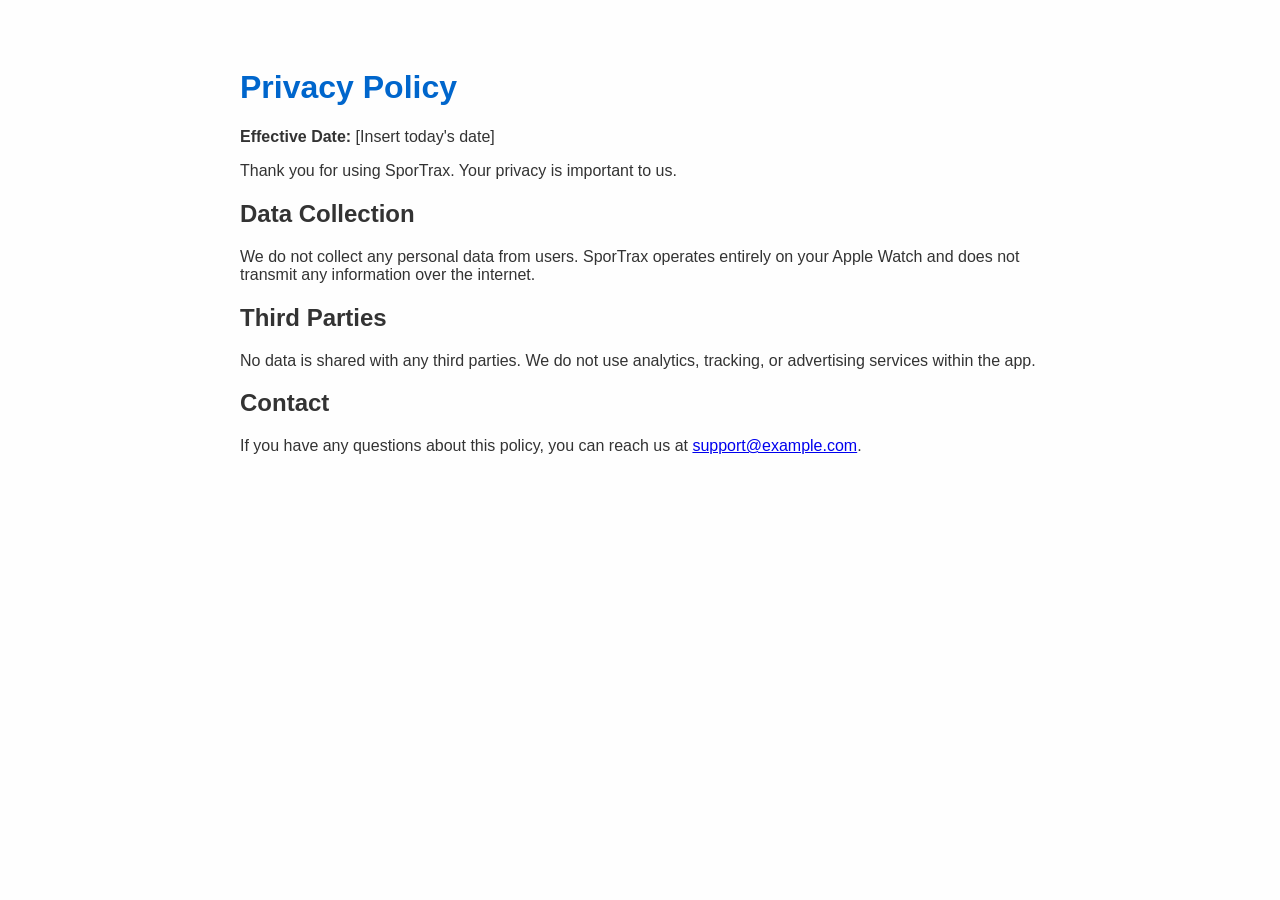
==== privacy-policy.html @ a213684b "Create privacy-policy.html" ====
<!DOCTYPE html>
<html lang="en">
<head>
  <meta charset="UTF-8" />
  <meta name="viewport" content="width=device-width, initial-scale=1.0"/>
  <title>Privacy Policy – SporTrax</title>
  <style>
    body {
      font-family: Arial, sans-serif;
      max-width: 800px;
      margin: 2rem auto;
      padding: 1rem;
      background-color: #fefefe;
      color: #333;
    }
    h1 {
      color: #0066cc;
    }
  </style>
</head>
<body>

  <h1>Privacy Policy</h1>
  <p><strong>Effective Date:</strong> [Insert today's date]</p>

  <p>Thank you for using SporTrax. Your privacy is important to us.</p>

  <h2>Data Collection</h2>
  <p>We do not collect any personal data from users. SporTrax operates entirely on your Apple Watch and does not transmit any information over the internet.</p>

  <h2>Third Parties</h2>
  <p>No data is shared with any third parties. We do not use analytics, tracking, or advertising services within the app.</p>

  <h2>Contact</h2>
  <p>If you have any questions about this policy, you can reach us at <a href="mailto:support@example.com">support@example.com</a>.</p>

</body>
</html>
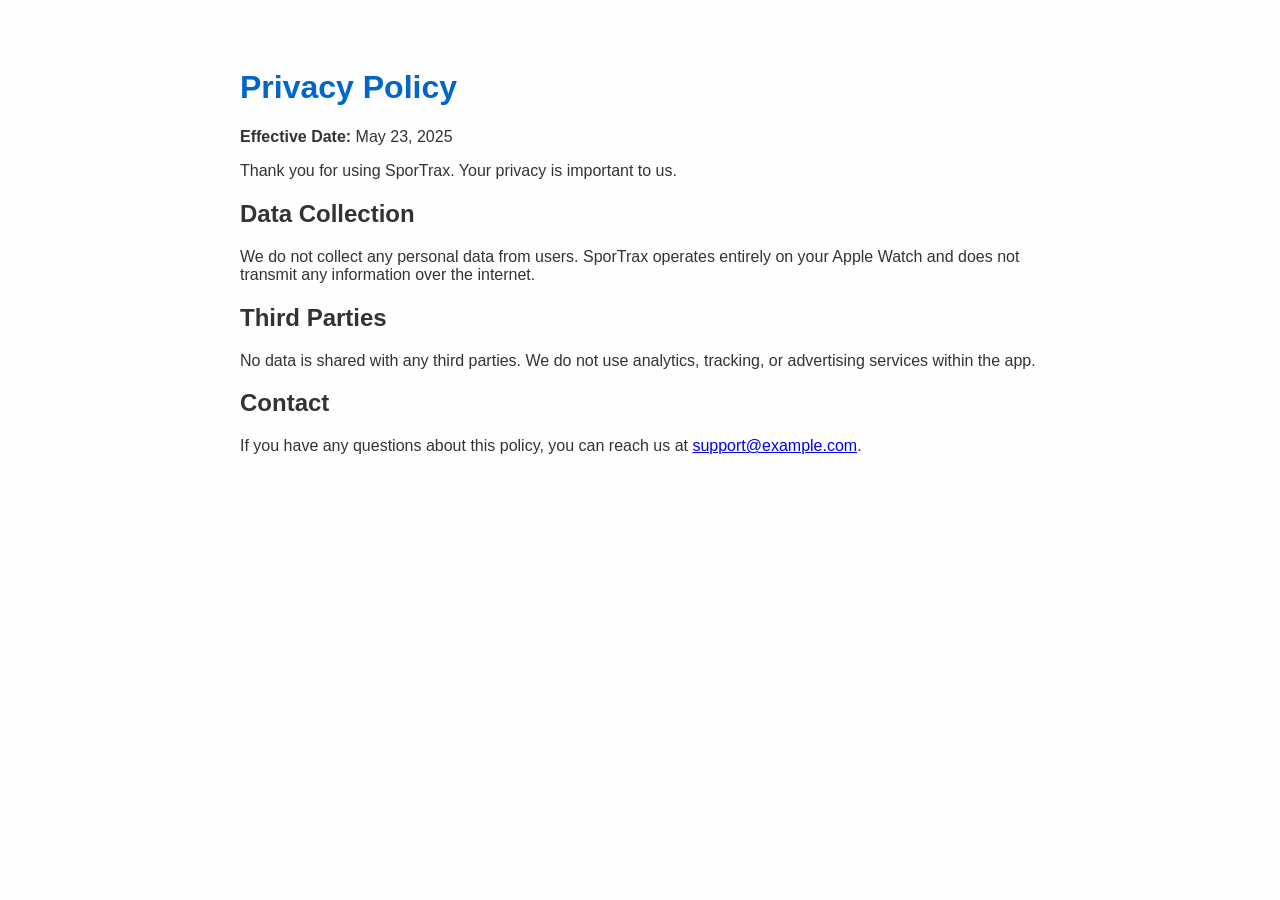
==== commit ca8887f7: "Update privacy-policy.html" ====
--- a/privacy-policy.html
+++ b/privacy-policy.html
@@ -21,7 +21,7 @@
 <body>
 
   <h1>Privacy Policy</h1>
-  <p><strong>Effective Date:</strong> [Insert today's date]</p>
+  <p><strong>Effective Date:</strong> May 23, 2025 </p>
 
   <p>Thank you for using SporTrax. Your privacy is important to us.</p>
 
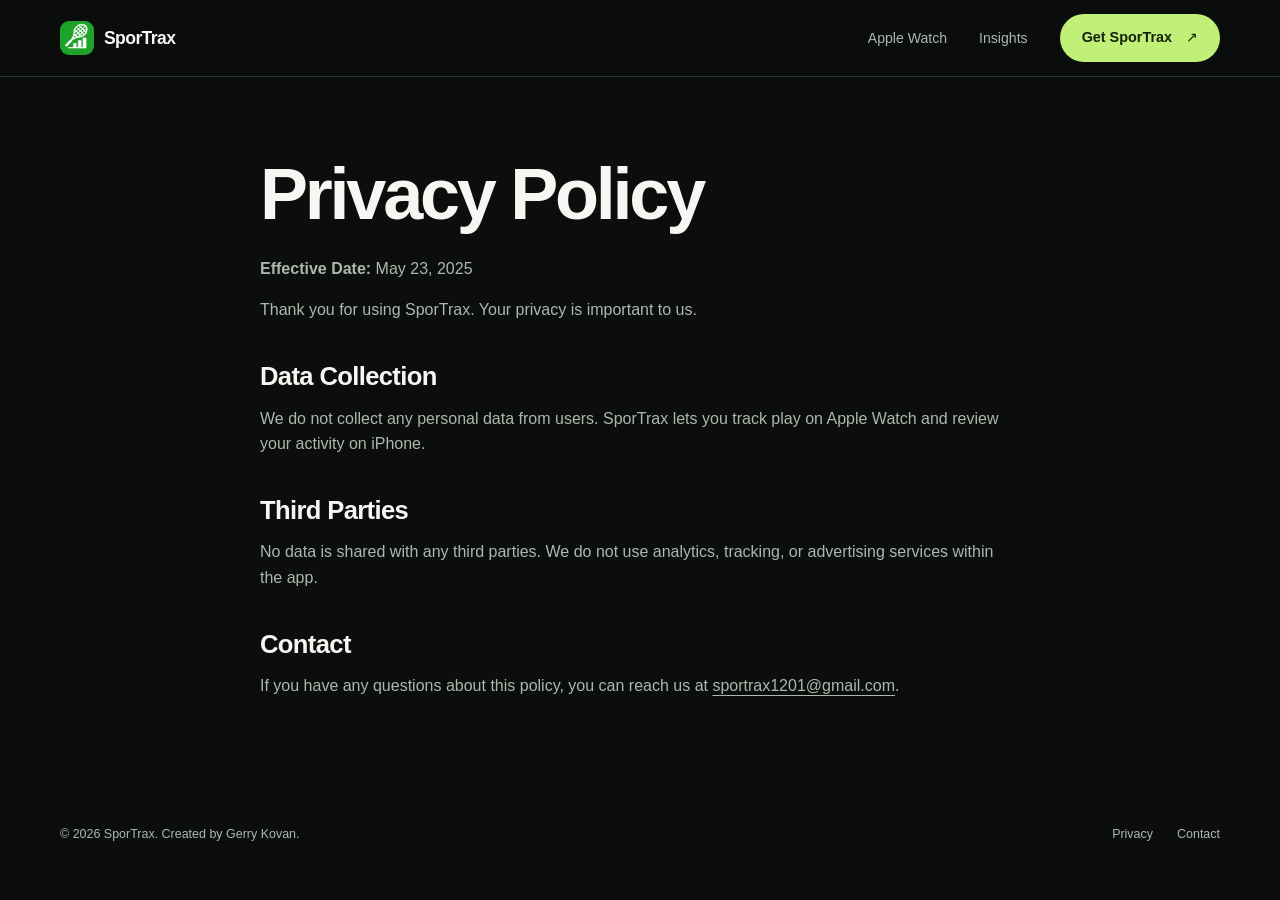
==== commit ed9987fa: "looks good" ====
--- a/privacy-policy.html
+++ b/privacy-policy.html
@@ -1,38 +1,52 @@
 <!DOCTYPE html>
 <html lang="en">
 <head>
-  <meta charset="UTF-8" />
-  <meta name="viewport" content="width=device-width, initial-scale=1.0"/>
-  <title>Privacy Policy – SporTrax</title>
-  <style>
-    body {
-      font-family: Arial, sans-serif;
-      max-width: 800px;
-      margin: 2rem auto;
-      padding: 1rem;
-      background-color: #fefefe;
-      color: #333;
-    }
-    h1 {
-      color: #0066cc;
-    }
-  </style>
+<meta charset="UTF-8" />
+<meta name="viewport" content="width=device-width, initial-scale=1.0" />
+<meta name="theme-color" content="#0b0e0c" />
+<title>Privacy Policy – SporTrax</title>
+<link rel="icon" href="active-images/release-1-6/sportrax-logo.png" />
+<link rel="stylesheet" href="styles.css" />
 </head>
 <body>
-
-  <h1>Privacy Policy</h1>
-  <p><strong>Effective Date:</strong> May 23, 2025 </p>
+<a class="skip" href="#main">Skip to content</a>
+<header class="header">
+<nav class="wrap nav" aria-label="Primary navigation">
+<a class="brand" href="index.html" aria-label="SporTrax home">
+<img src="active-images/release-1-6/sportrax-logo.png" alt="" width="100" height="100" />SporTrax</a>
+<div class="nav-links">
+<a href="index.html#watch">Apple Watch</a>
+<a href="index.html#analytics">Insights</a>
+<a class="button" href="https://apps.apple.com/us/app/sportrax-tennis-pickleball/id6744708010">Get SporTrax <span aria-hidden="true">↗</span>
+</a>
+</div>
+</nav>
+</header>
+<main id="main" class="wrap policy">  <h1>Privacy Policy</h1>
+  <p>
+<strong>Effective Date:</strong> May 23, 2025 </p>
 
   <p>Thank you for using SporTrax. Your privacy is important to us.</p>
 
   <h2>Data Collection</h2>
-  <p>We do not collect any personal data from users. SporTrax operates entirely on your Apple Watch and does not transmit any information over the internet.</p>
+  <p>We do not collect any personal data from users. SporTrax lets you track play on Apple Watch and review your activity on iPhone.</p>
 
   <h2>Third Parties</h2>
   <p>No data is shared with any third parties. We do not use analytics, tracking, or advertising services within the app.</p>
 
   <h2>Contact</h2>
-  <p>If you have any questions about this policy, you can reach us at <a href="mailto:support@example.com">support@example.com</a>.</p>
+  <p>If you have any questions about this policy, you can reach us at <a href="mailto:sportrax1201@gmail.com">sportrax1201@gmail.com</a>.</p>
 
+</main>
+<footer class="wrap footer">
+<span>© 2026 SporTrax. Created by Gerry Kovan.</span>
+<div class="footer-links">
+<a href="privacy-policy.html">Privacy</a>
+<a href="mailto:sportrax1201@gmail.com">Contact</a>
+</div>
+</footer>  <!-- Cloudflare Web Analytics -->
+<script defer src="https://static.cloudflareinsights.com/beacon.min.js" data-cf-beacon='{"token": "3668abc16252429f976251e5f5e2e9bc"}'>
+</script>
+<!-- End Cloudflare Web Analytics -->
 </body>
 </html>
--- a/styles.css
+++ b/styles.css
@@ -0,0 +1,706 @@
+:root {
+  color-scheme:dark;
+  --bg:#0b0e0c;
+  --surface:#141a16;
+  --text:#f5f7f2;
+  --muted:#adb8ad;
+  --line:#2b352d;
+  --accent:#c0f077;
+  font-family:-apple-system,BlinkMacSystemFont,"SF Pro Display","Segoe UI",sans-serif;
+  font-synthesis:none
+}
+* {
+  box-sizing:border-box
+}
+html {
+  scroll-behavior:smooth;
+  scroll-padding-top:100px
+}
+body {
+  margin:0;
+  background:var(--bg);
+  color:var(--text);
+  line-height:1.6
+}
+a {
+  color:inherit;
+  text-decoration:none
+}
+img {
+  display:block;
+  max-width:100%;
+  height:auto
+}
+button,a,summary {
+  -webkit-tap-highlight-color:transparent
+}
+a:focus-visible,summary:focus-visible {
+  outline:3px solid var(--accent);
+  outline-offset:6px
+}
+::selection {
+  background:var(--accent);
+  color:var(--bg)
+}
+h1,h2,h3,p,figure {
+  margin:0
+}
+h1,h2,h3 {
+  line-height:1.04;
+  letter-spacing:-.045em
+}
+h1 {
+  font-size:clamp(3.8rem,7.4vw,7rem);
+  font-weight:650
+}
+h2 {
+  font-size:clamp(2.6rem,5vw,4.7rem);
+  font-weight:600
+}
+h3 {
+  font-size:1.2rem;
+  letter-spacing:-.02em
+}
+.wrap {
+  width:min(1160px,calc(100% - 64px));
+  margin:auto
+}
+.muted {
+  color:var(--muted)
+}
+.accent {
+  color:var(--accent)
+}
+.skip {
+  position:absolute;
+  top:-100px;
+  left:20px;
+  z-index:20;
+  background:var(--accent);
+  color:var(--bg);
+  padding:10px 20px
+}
+.skip:focus {
+  top:16px
+}
+.header {
+  position:sticky;
+  top:0;
+  z-index:10;
+  background:rgba(11,14,12,.9);
+  backdrop-filter:blur(20px);
+  border-bottom:1px solid var(--line)
+}
+.nav {
+  height:76px;
+  display:flex;
+  align-items:center;
+  justify-content:space-between;
+  gap:24px
+}
+.brand {
+  display:flex;
+  align-items:center;
+  gap:10px;
+  font-size:1.1rem;
+  font-weight:700;
+  letter-spacing:-.035em
+}
+.brand img {
+  width:34px;
+  height:34px;
+  border-radius:9px
+}
+.nav-links {
+  display:flex;
+  align-items:center;
+  gap:32px;
+  font-size:.88rem
+}
+.nav-links>a:not(.button) {
+  color:var(--muted)
+}
+.nav-links>a:hover {
+  color:var(--text)
+}
+.button {
+  display:inline-flex;
+  align-items:center;
+  justify-content:center;
+  gap:14px;
+  padding:12px 22px;
+  background:var(--accent);
+  color:#14200c;
+  border-radius:100px;
+  font-weight:650;
+  font-size:.9rem;
+  min-height:46px;
+  transition:background .2s,transform .2s
+}
+.button:hover {
+  background:#d3ffa0;
+  transform:translateY(-2px);
+  color:#14200c!important
+}
+.eyebrow {
+  font-size:.73rem;
+  letter-spacing:.16em;
+  text-transform:uppercase;
+  font-weight:650;
+  color:var(--accent);
+  margin-bottom:22px
+}
+.hero {
+  display:grid;
+  grid-template-columns:1.08fr 1fr;
+  gap:46px;
+  align-items:center;
+  padding:66px 0 44px
+}
+.hero h1 span {
+  display:block
+}
+.hero-copy {
+  font-size:1.12rem;
+  max-width:450px;
+  margin:26px 0;
+  color:var(--muted)
+}
+.actions {
+  display:flex;
+  align-items:center;
+  gap:26px;
+  flex-wrap:wrap
+}
+.badge img {
+  width:170px;
+  min-height:50px
+}
+.text-link {
+  font-size:.9rem;
+  color:var(--text);
+  text-decoration:underline;
+  text-underline-offset:5px;
+  text-decoration-color:#65755f
+}
+.release {
+  display:inline-flex;
+  gap:9px;
+  align-items:center;
+  font-size:.78rem;
+  color:var(--muted);
+  margin-top:24px
+}
+.release::before {
+  content:"";
+  width:6px;
+  height:6px;
+  border-radius:50%;
+  background:var(--accent)
+}
+.hero-stage {
+  position:relative;
+  height:570px;
+  isolation:isolate;
+  display:flex;
+  align-items:center;
+  justify-content:center
+}
+.hero-stage::before {
+  content:"";
+  position:absolute;
+  width:100%;
+  aspect-ratio:1;
+  border-radius:50%;
+  background:radial-gradient(ellipse,#38542755,transparent 70%);
+  z-index:-1
+}
+.phone {
+  position:relative;
+  overflow:hidden;
+  aspect-ratio:590/1140;
+  width:270px;
+  border-radius:42px;
+  background:#eae9e3;
+  box-shadow:0 26px 65px #0005
+}
+.phone>img {
+  position:absolute;
+  width:160%;
+  max-width:none;
+  left:-30.5%;
+  top:-56%;
+  height:auto
+}
+.hero-phone {
+  transform:rotate(7deg);
+  margin-left:70px
+}
+.hero-watch {
+  position:absolute;
+  left:0;
+  bottom:66px;
+  width:172px;
+  padding:10px 7px;
+  background:#171b19;
+  border:2px solid #414841;
+  border-radius:43px;
+  box-shadow:0 20px 48px #0008;
+  transform:rotate(-9deg)
+}
+.hero-watch img {
+  border-radius:33px
+}
+.stage-label {
+  position:absolute;
+  bottom:0;
+  right:22px;
+  color:var(--muted);
+  font-size:.7rem;
+  letter-spacing:.12em;
+  text-transform:uppercase
+}
+.benefits {
+  display:flex;
+  justify-content:space-between;
+  gap:24px;
+  border-top:1px solid var(--line);
+  padding:26px 0 38px;
+  font-size:.88rem;
+  color:var(--muted)
+}
+.benefits span {
+  display:flex;
+  align-items:center;
+  gap:12px
+}
+.benefits b {
+  color:var(--accent);
+  font-weight:500
+}
+.section {
+  padding:110px 0
+}
+.section-head {
+  max-width:650px;
+  margin-bottom:50px
+}
+.section-head p:not(.eyebrow) {
+  color:var(--muted);
+  margin-top:24px;
+  max-width:510px
+}
+.split {
+  display:grid;
+  grid-template-columns:1fr 1fr;
+  gap:90px;
+  align-items:center
+}
+.copy>p:not(.eyebrow) {
+  color:var(--muted);
+  margin-top:24px;
+  max-width:470px
+}
+.watch-section {
+  background:#111712;
+  border-top:1px solid var(--line);
+  border-bottom:1px solid var(--line)
+}
+.watch-pair {
+  display:grid;
+  grid-template-columns:1fr 1fr;
+  gap:24px;
+  align-items:center
+}
+.watch-device {
+  padding:11px 8px;
+  border:2px solid #444d43;
+  background:#080b09;
+  border-radius:38px;
+  max-width:205px;
+  margin:auto;
+  box-shadow:0 18px 30px #0003
+}
+.watch-device img {
+  border-radius:27px;
+  width:100%
+}
+.watch-pair figure:nth-child(2) {
+  padding-top:70px
+}
+.watch-pair figcaption {
+  text-align:center;
+  font-size:.78rem;
+  margin-top:18px;
+  color:var(--muted)
+}
+.inline-features {
+  display:flex;
+  gap:18px;
+  flex-wrap:wrap;
+  margin-top:28px;
+  color:var(--accent);
+  font-size:.8rem
+}
+.insight-layout {
+  display:grid;
+  grid-template-columns:1fr 1fr;
+  gap:24px
+}
+.insight {
+  background:var(--surface);
+  border-radius:24px;
+  padding:38px;
+  overflow:hidden
+}
+.insight p {
+  color:var(--muted);
+  max-width:370px;
+  margin:12px 0 30px;
+  font-size:.95rem
+}
+.insight .phone {
+  width:min(270px,100%);
+  margin:0 auto -95px;
+  box-shadow:0 16px 42px #0004
+}
+.insight:nth-child(2) {
+  background:#1c251c
+}
+.activity-stage {
+  display:grid;
+  place-items:center;
+  position:relative;
+  padding:20px
+}
+.activity-stage::before {
+  content:"";
+  position:absolute;
+  inset:10% 0;
+  background:#182219;
+  border-radius:50%
+}
+.activity-stage .phone {
+  width:280px;
+  transform:rotate(-4deg)
+}
+.feature-lines {
+  list-style:none;
+  padding:0;
+  margin:32px 0 0
+}
+.feature-lines li {
+  border-top:1px solid var(--line);
+  padding:18px 0;
+  display:grid;
+  grid-template-columns:30px 1fr;
+  gap:12px;
+  color:var(--muted);
+  font-size:.92rem
+}
+.feature-lines span {
+  font-size:.72rem;
+  color:var(--accent);
+  padding-top:4px
+}
+.feature-lines strong {
+  display:block;
+  color:var(--text);
+  font-weight:550;
+  margin-bottom:3px
+}
+.practice {
+  border-top:1px solid var(--line)
+}
+.practice-layout {
+  display:grid;
+  grid-template-columns:1fr 1fr;
+  gap:90px;
+  align-items:start
+}
+.practice-info {
+  padding-top:10px
+}
+.practice-info>p {
+  color:var(--muted);
+  margin:14px 0 28px
+}
+.practice-top {
+  display:flex;
+  align-items:center;
+  gap:24px
+}
+.practice-top img {
+  width:94px;
+  border-radius:20px
+}
+.practice-top p {
+  color:var(--muted);
+  font-size:.9rem;
+  margin-top:8px
+}
+details {
+  border-top:1px solid var(--line);
+  border-bottom:1px solid var(--line);
+  margin-top:28px
+}
+summary {
+  cursor:pointer;
+  padding:18px 0;
+  font-size:.9rem
+}
+details ol {
+  color:var(--muted);
+  font-size:.9rem;
+  padding-left:22px;
+  margin:0 0 22px
+}
+details li+li {
+  margin-top:8px
+}
+.closing {
+  background:var(--accent);
+  color:#17200f;
+  padding:80px 0;
+  text-align:center
+}
+.closing h2 {
+  max-width:720px;
+  margin:0 auto
+}
+.closing p {
+  margin:20px 0 28px;
+  color:#3c4e2b
+}
+.closing .badge {
+  display:inline-block
+}
+.privacy-note {
+  display:flex;
+  align-items:baseline;
+  justify-content:space-between;
+  gap:30px;
+  border-bottom:1px solid var(--line);
+  padding:36px 0
+}
+.privacy-note p {
+  color:var(--muted);
+  font-size:.85rem;
+  margin-top:7px;
+  max-width:650px
+}
+.footer {
+  display:flex;
+  justify-content:space-between;
+  gap:24px;
+  padding:30px 0 40px;
+  font-size:.78rem;
+  color:var(--muted)
+}
+.footer-links {
+  display:flex;
+  gap:24px
+}
+.policy {
+  max-width:760px;
+  padding:80px 0
+}
+.policy h1 {
+  font-size:clamp(2.8rem,6vw,4.5rem);
+  margin-bottom:24px
+}
+.policy h2 {
+  font-size:1.6rem;
+  letter-spacing:-.025em;
+  margin:40px 0 14px
+}
+.policy p {
+  color:var(--muted);
+  margin:16px 0
+}
+.policy a {
+  text-decoration:underline;
+  text-underline-offset:4px
+}
+@media(min-width:1400px) {
+  .hero {
+    padding-top:86px;
+    padding-bottom:64px
+  }
+}
+@media(max-width:960px) {
+  .hero {
+    gap:20px
+  }
+  .hero-stage {
+    height:510px
+  }
+  .hero-phone {
+    width:230px;
+    margin-left:35px
+  }
+  .hero-watch {
+    width:140px;
+    left:0;
+    bottom:65px
+  }
+  .split,.practice-layout {
+    gap:40px
+  }
+  .section {
+    padding:80px 0
+  }
+  .watch-pair {
+    gap:16px
+  }
+  .watch-device {
+    border-radius:30px
+  }
+  .insight {
+    padding:28px
+  }
+  .nav-links {
+    gap:24px
+  }
+}
+@media(max-width:700px) {
+  .wrap {
+    width:calc(100% - 40px)
+  }
+  .nav {
+    height:66px
+  }
+  .nav-links>a:not(.button) {
+    display:none
+  }
+  .nav .button {
+    font-size:.78rem;
+    padding:10px 16px;
+    min-height:44px
+  }
+  .hero {
+    grid-template-columns:1fr;
+    padding:38px 0 22px;
+    gap:4px
+  }
+  .hero h1 {
+    font-size:clamp(3.5rem,13vw,5rem)
+  }
+  .eyebrow {
+    margin-bottom:18px;
+    font-size:.66rem
+  }
+  .hero-copy {
+    font-size:1rem;
+    line-height:1.55;
+    margin:18px 0 22px
+  }
+  .hero-stage {
+    height:380px;
+    width:min(100%,380px);
+    margin:auto
+  }
+  .hero-phone {
+    width:180px;
+    border-radius:29px;
+    margin-left:50px
+  }
+  .hero-watch {
+    width:120px;
+    left:26px;
+    bottom:40px;
+    border-radius:31px
+  }
+  .hero-watch img {
+    border-radius:24px
+  }
+  .stage-label {
+    right:10px;
+    bottom:0;
+    font-size:.6rem
+  }
+  .release {
+    font-size:.72rem;
+    margin-top:18px
+  }
+  .benefits {
+    padding:20px 0 28px;
+    gap:12px;
+    flex-direction:column;
+    font-size:.8rem
+  }
+  .benefits span {
+    gap:10px
+  }
+  .section {
+    padding:64px 0
+  }
+  h2 {
+    font-size:clamp(2.4rem,10vw,3.4rem)
+  }
+  .split,.practice-layout,.insight-layout {
+    grid-template-columns:1fr;
+    gap:38px
+  }
+  .watch-pair {
+    max-width:390px;
+    margin:auto;
+    width:100%;
+    gap:22px
+  }
+  .watch-device {
+    max-width:165px
+  }
+  .watch-pair figure:nth-child(2) {
+    padding-top:40px
+  }
+  .section-head {
+    margin-bottom:30px
+  }
+  .insight {
+    padding:28px 24px
+  }
+  .insight .phone {
+    width:240px;
+    margin-bottom:-70px
+  }
+  .activity-stage {
+    order:2;
+    padding:0
+  }
+  .activity-stage .phone {
+    width:240px
+  }
+  .activity-stage::before {
+    inset:10% 0
+  }
+  .privacy-note {
+    flex-direction:column;
+    gap:14px;
+    padding:28px 0
+  }
+  .footer {
+    flex-direction:column;
+    gap:16px
+  }
+  .closing {
+    padding:64px 0
+  }
+  .actions {
+    gap:20px
+  }
+  .badge img {
+    width:155px
+  }
+  .policy {
+    padding:50px 0
+  }
+}
+@media(prefers-reduced-motion:reduce) {
+  html {
+    scroll-behavior:auto
+  }
+  * {
+    transition:none!important
+  }
+}
